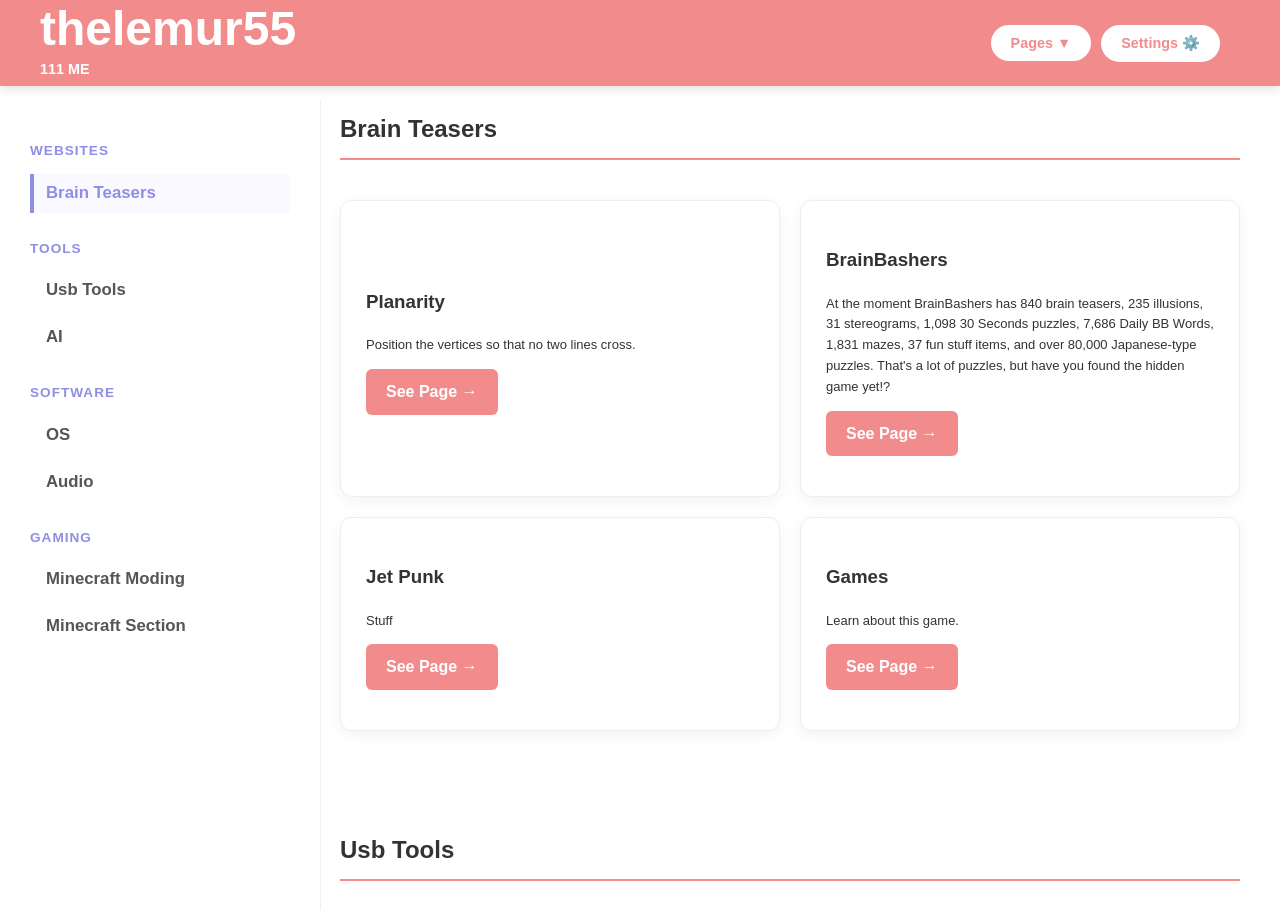
==== site/cataloge.html @ 374d7a2d "up 2" ====
<!DOCTYPE html>
<html lang="en">
<head>
    <meta charset="UTF-8">
    <meta name="viewport" content="width=device-width, initial-scale=1.0">
    <title>thelemur55</title>
    <link rel="apple-touch-icon" sizes="180x180" href="database/webpage_icon/apple-touch-icon.png">
    <link rel="icon" type="image/png" sizes="32x32" href="database/webpage_icon/favicon-32x32.png">
    <link rel="icon" type="image/png" sizes="16x16" href="database/webpage_icon/favicon-16x16.png">
    <link rel="manifest" href="database/webpage_icon/site.webmanifest">
    <link rel="stylesheet" href="style.css">
</head>
<body>

<div id="header-placeholder"></div>

<!-- MAIN LAYOUT WRAPPER -->
<div class="main-wrapper">
    
    <!-- SIDEBAR --> 
    <aside class="sidebar">
        <nav class="sidebar-menu">


            
            <p class="menu-title-bold">Websites</p>
            <ul>
                <li><a href="#brain-teasers" class="nav-link">Brain Teasers</a></li>
            </ul>
            <p class="menu-title-bold">Tools</p>
            <ul>
                <li><a href="#usb-tools" class="nav-link">Usb Tools</a></li>
                <li><a href="#ai" class="nav-link">AI</a></li>
            </ul>
            <p class="menu-title-bold">Software</p>
            <ul>
                <li><a href="#operating-systems" class="nav-link">OS</a></li>
                <li><a href="#audio" class="nav-link">Audio</a></li>
            </ul>
            <p class="menu-title-bold">Gaming</p>
            <ul>
                <li><a href="#moding" class="nav-link">Minecraft Moding</a></li>

                <li><a href="minecraft.html" class="nav-link">Minecraft Section</a></li>
            </ul>
    </aside>

    
    <!-- MAIN CONTENT AREA -->
    <main class="content">
        <!-- Brain Teasers -->
        <section id="brain-teasers" class="projects-container">
            <h2 class="h2u">Brain Teasers</h2>
            
            <div class="project-card">
                <div class="project-info">
                    <h3>Planarity</h3>
                    <p class="small-text">Position the vertices so that no two lines cross.</p>
                    <a href="https://www.jasondavies.com/planarity/" target="_blank" class="project-link">See Page →</a>
                </div>
            </div>
            <div class="project-card">
                <div class="project-info">
                    <h3>BrainBashers</h3>
                    <p class="small-text">At the moment BrainBashers has 840 brain teasers, 235 illusions, 31 stereograms, 1,098 30 Seconds puzzles, 7,686 Daily BB Words, 1,831 mazes, 37 fun stuff items, and over 80,000 Japanese-type puzzles. That's a lot of puzzles, but have you found the hidden game yet!?</p>
                    <a href="https://www.brainbashers.com/puzzles.asp" target="_blank" class="project-link">See Page →</a>
                </div>
            </div>
            <div class="project-card">
                <div class="project-info">
                    <h3>Jet Punk</h3>
                    <p class="small-text">Stuff</p>
                    <a href="https://www.jetpunk.com/" target="_blank" class="project-link">See Page →</a>
                </div>
            </div>
            <div class="project-card">
                <div class="project-info">
                    <h3>Games</h3>
                    <p class="small-text">Learn about this game.</p>
                    <a href="https://en.wikipedia.org/wiki/The_Game_(mind_game)" target="_blank" class="project-link">See Page →</a>
                </div>
            </div>
        </section>

        <section id="usb-tools" class="projects-container">
            <h2 class="h2u">Usb Tools</h2>
            <div class="project-card">
                <div class="project-info">
                    <h3>Ventoy</h3>
                    <p class="small-text">Ventoy</p>
                    <a href="https://www.ventoy.net/en/download.html" target="_blank" class="project-link">See Site →</a>
                </div>
            </div>
            <div class="project-card">
                <div class="project-info">
                    <h3>Rufus</h3>
                    <p class="small-text">Rufus</p>
                    <a href="https://rufus.ie/en/#download" target="_blank" class="project-link">See Site →</a>
                </div>
            </div>
        </section>

        <section id="ai" class="projects-container">
            <h2 class="h2u">AI</h2>
            <div class="project-card">
                <div class="project-info">
                    <h3>Qwen</h3>
                    <p class="small-text">Qwen</p>
                    <a href="https://qwen.ai/home" target="_blank" class="project-link">See Site →</a>
                </div>
            </div>
        </section>
        
        <section id="operating-systems" class="projects-container">
            <h2 class="h2u">Operating Systems</h2>
            <div class="project-card">
                <div class="project-info">
                    <h3>ubuntu</h3>
                    <p class="small-text">ubuntu</p>
                    <a href="https://ubuntu.com/" target="_blank" class="project-link">See Site →</a>
                </div>
            </div>
            <div class="project-card">
                <div class="project-info">
                    <h3>Windows 10</h3>
                    <p class="small-text">Win 10</p>
                    <a href="https://www.microsoft.com/en-us/software-download/windows10" target="_blank" class="project-link">See Site →</a>
                </div>
            </div>
            <div class="project-card">
                <div class="project-info">
                    <h3>Windows 11</h3>
                    <p class="small-text">Win 11</p>
                    <a href="https://www.microsoft.com/en-us/software-download/windows11" target="_blank" class="project-link">See Site →</a>
                </div>
            </div>
            <div class="project-card">
                <div class="project-info">
                    <h3>Windows PE</h3>
                    <p class="small-text">Win Pe</p>
                    <a href="https://learn.microsoft.com/en-us/windows-hardware/manufacture/desktop/winpe-intro?view=windows-11" target="_blank" class="project-link">See Site →</a>
                </div>
            </div>
        </section>

        <section id="audio" class="projects-container">
            <h2 class="h2u">Audio</h2>
            <div class="project-card">
                <div class="project-info">
                    <h3>Voicemeeter</h3>
                    <p class="small-text">Voicemeeter</p>
                    <a href="https://www.vb-audio.com/Voicemeeter/" target="_blank" class="project-link">See Site →</a>
                </div>
            </div>
        </section>

        

        <section id="moding" class="projects-container">
            <h2 class="h2u">Minecraft Moding</h2>
            <div class="project-card">
                <div class="project-info">
                    <h3>Modrith</h3>
                    <p class="small-text">modrith</p>
                    <a href="https://modrinth.com/" target="_blank" class="project-link">See Site →</a>
                </div>
            </div>
            <div class="project-card">
                <div class="project-info">
                    <h3>Curseforge</h3>
                    <p class="small-text">Curseforge</p>
                    <a href="https://www.curseforge.com/minecraft" target="_blank" class="project-link">See Site →</a>
                </div>
            </div>
        </section>

    </main>
</div>
<script src="script.js"></script>

</body>
</html>
---- site/style.css ----
/* ========================================
   🎨 ROOT VARIABLES
   ======================================== */
:root {
    --main-hue: 0;
    --accent-color: hsl(var(--main-hue), 80%, 75%);
    --accent-dark: #333;
}

/* ========================================
   🌐 GLOBAL STYLES
   ======================================== */
html {
    scroll-behavior: smooth;
}

body {
    background-color: #ffffff;
    color: #333;
    font-family: 'Segoe UI', Tahoma, Geneva, Verdana, sans-serif;
    margin: 0;
    padding: 0;
    line-height: 1.6;
}

/* ========================================
   🏷️ TOP BANNER & HEADER
   ======================================== */
.top-banner {
    width: 100%;
    background-color: var(--accent-color);
    padding: 5px 0;
    box-shadow: 0 4px 10px rgba(0, 0, 0, 0.1);
    position: fixed;
    top: 0;
    left: 0;
    z-index: 1000;
    transition: background-color 0.1s ease;
}

.header-content {
    width: 100%;
    padding: 0 40px;
    display: flex;
    justify-content: space-between;
    align-items: center;
}

.header-text h1 {
    font-size: 3em;
    margin: 0;
    line-height: 1;
    color: white;
}

.subtitle {
    font-size: 0.9em;
    margin: 5px 0 0 0;
    font-weight: bold;
    text-transform: uppercase;
    color: white;
}

/* ========================================
   🎨 COLOR SLIDER
   ======================================== */
.color-picker-container {
    margin: 0;
    padding: 5px 15px;
    background: rgba(255, 255, 255, 0.2);
    border-radius: 20px;
}

.hue-slider {
    -webkit-appearance: none;
    width: 120px;
    height: 8px;
    border-radius: 5px;
    background: linear-gradient(to right, red, yellow, lime, cyan, blue, magenta, red);
    cursor: pointer;
    outline: none;
}

.hue-slider::-webkit-slider-thumb {
    -webkit-appearance: none;
    width: 16px;
    height: 16px;
    border-radius: 50%;
    background: white;
    box-shadow: 0 0 5px rgba(0, 0, 0, 0.2);
    cursor: pointer;
}

/* ========================================
   🔘 NAVIGATION BUTTONS
   ======================================== */
.banner-nav {
    display: flex;
    flex-direction: row;
    align-items: flex-end;
    gap: 15px;
    margin-right: 100px;
}

.nav-buttons-row {
    display: flex;
    gap: 10px;
}

.banner-btn {
    display: inline-block;
    text-decoration: none;
    background: white;
    color: var(--accent-color);
    padding: 10px 20px;
    border-radius: 25px;
    font-weight: bold;
    font-size: 0.9em;
    transition: 0.2s ease;
    border: none;
    cursor: pointer;
}

.banner-btn:hover {
    background: var(--accent-dark);
    color: white;
    transform: translateY(-2px);
}

/* ========================================
   Dropdown Specific Styles
   ======================================== */

/* Container for the button and the hidden menu */
.dropdown {
    position: relative;
    display: inline-block;
}

/* The actual menu that appears */
.dropdown-content {
    display: none; /* Hidden by default */
    position: absolute;
    top: 105%; /* Sits just below the button */
    left: 0;
    background-color: white;
    min-width: 160px;
    box-shadow: 0px 8px 16px rgba(0,0,0,0.1);
    border-radius: 12px; /* Matches your rounded button style */
    overflow: hidden;
    z-index: 100;
}

/* Links inside the dropdown menu */
.dropdown-content a {
    color: var(--accent-color);
    padding: 12px 20px;
    text-decoration: none;
    display: block;
    font-weight: bold;
    font-size: 0.9em;
    transition: 0.2s;
}

/* Hover state for links inside the menu */
.dropdown-content a:hover {
    background-color: var(--accent-dark);
    color: white;
}

/* Show the menu when hovering over the dropdown container */
.dropdown:hover .dropdown-content {
    display: block;
}

/* Keep the main "Menu" button highlighted while the menu is open */
.dropdown:hover .banner-btn {
    background: var(--accent-dark);
    color: white;
}



settings

/* Fix for the slider container when inside a dropdown */
.settings-menu .color-picker-container {
    background: #f0f0f0; /* Light gray so the white slider thumb is visible */
    padding: 10px;
    display: flex;
    justify-content: center;
    align-items: center;
}

/* Ensure the dropdown stays open while dragging the slider */
.dropdown:focus-within .dropdown-content,
.dropdown:active .dropdown-content {
    display: block;
}

/* Specific styling for the Settings menu container */
.settings-menu {
    padding: 15px;
    min-width: 180px;
}

.settings-menu hr {
    border: 0;
    border-top: 1px solid #eee;
    margin: 10px 0;
}

/* Override dropdown link padding for the settings-specific links */
.settings-menu a {
    padding: 10px 5px !important;
}


/* ========================================
   📐 MAIN LAYOUT
   ======================================== */
.main-wrapper {
    display: flex;
    width: 100%;
    margin: 0 auto;
    padding-top: 50px;
}

.sidebar {
    width: 260px;
    padding: 40px 30px;
    border-right: 1px solid #f0f0f0;
    background: #ffffff;
    overflow-y: auto;
    position: fixed;
    top: 100px;
    left: 0;
    height: calc(100vh - 100px);
    z-index: 999;
}

.content {
    flex: 1;
    padding: 0 40px;
    margin-left: 300px;
    height: calc(100vh - 40px);
    overflow-y: auto;
}

/* ========================================
   📋 SIDEBAR MENU (MODERN LOOK)
   ======================================== */
.sidebar-menu ul {
    list-style: none;
    padding: 0;
    margin: 0 0 25px 0;
}

.sidebar-menu li {
    margin-bottom: 8px;
}

.menu-title-bold {
    font-weight: 800;
    text-transform: uppercase;
    font-size: 0.85em;
    color: #8e8ee6;
    letter-spacing: 1px;
    margin: 0 0 12px 0;
}

.sidebar-menu a,
.nav-link {
    text-decoration: none;
    color: #555;
    font-weight: 600;
    font-size: 1.05em;
    display: block;
    padding: 6px 0 6px 12px;
    transition: all 0.2s ease;
    border-left: 4px solid transparent;
}

.sidebar-menu a:hover,
.nav-link:hover {
    color: #8e8ee6;
    background-color: #f9f9ff;
}

.sidebar-menu a.active,
.nav-link.active {
    color: #8e8ee6;
    border-left: 4px solid #8e8ee6;
    background-color: #f9f9ff;
    font-weight: 700;
}

/* ========================================
   📄 CONTENT SECTIONS
   ======================================== */
section {
    min-height: auto;
    padding: 40px 0;
}

/* ========================================
   🗂️ PROJECT CONTAINER & CARDS
   ======================================== */
.projects-container {
    display: flex;
    flex-wrap: wrap;
    gap: 20px;  
    align-items: stretch;
}

.projects-container h2 {
    width: 100%;
    margin-bottom: 20px;
    color: #333;
}

.project-card {
    flex: 1 1 calc(45% - 20px);
    min-width: 300px;
    box-sizing: border-box;
    background: white;
    border: 1px solid #eee;
    border-radius: 12px;
    padding: 25px; /* Changed from 0px 25px 0px 25px */
    box-shadow: 0 4px 15px rgba(0, 0, 0, 0.05);
    display: flex;
    flex-direction: row; /* CHANGED from column to row */
    align-items: center; /* ADDED - vertically centers content */
    justify-content: space-between; /* Keeps this */
    gap: 20px; /* ADDED - space between text and image */
    overflow: hidden;
    transition: transform 0.3s ease, box-shadow 0.3s ease, border-color 0.3s ease;
    cursor: default;
}

.project-card:hover {
    transform: translateY(-10px);
    box-shadow: 0 10px 30px rgba(0, 0, 0, 0.15);
    border-color: var(--accent-color);
}

.project-card:active {
    transform: translateY(-2px) scale(0.98);
    transition: 0.1s;
}

.project-info {
    flex-grow: 1;
    margin-bottom: 15px;
}

/* ========================================
   🔗 BUTTONS & LINKS
   ======================================== */
.project-link,

.copy-btn {
    align-self: flex-start;
    background: var(--accent-color);
    color: white;
    padding: 10px 20px;
    border-radius: 6px;
    text-decoration: none;
    font-weight: bold;
    transition: 0.2s ease;
    border: none;
    display: inline-block;
}

.project-link:hover,

.copy-btn:hover {
    transform: translateY(-3px) scale(1.05);
    filter: brightness(1.2);
    box-shadow: 0 4px 15px var(--accent-color);
}



/* ========================================
   🧩 DATAPACK / PLUGIN STYLES
   ======================================== */
.plugin-header {
    font-size: 1.5em;
    font-weight: bold;
    margin-bottom: 20px;
    color: #333;
    border-bottom: 2px solid var(--accent-color);
    padding-bottom: 10px;
}

.datapack-item {
    margin-bottom: 20px;
    padding-bottom: 20px;
    border-bottom: 1px solid #f0f0f0;
}

.datapack-name {
    font-weight: bold;
    font-size: 1.1em;
    margin-bottom: 8px;
    color: #333;
}

.datapack-desc {
    color: #666;
    line-height: 1.6;
}

code {
    background: #f4f4f4;
    padding: 2px 6px;
    border-radius: 4px;
    font-family: 'Courier New', monospace;
    font-size: 0.9em;
}

/* ========================================
   ➖ UTILITIES
   ======================================== */
hr {
    border: 0;
    border-top: 1px solid #eee;
    margin: 20px 0;
}   


.project-image {
    flex: 0 0 200px;
    display: flex;
    justify-content: center;
    align-items: center;
    margin-left: 20px;
}

/* The actual image styling */
.project-image img {
    max-width: 100%;
    height: auto;
    max-height: 150px;
    border-radius: 8px;
    object-fit: cover;
}


/* ========================================
   📱 RESPONSIVE ADJUSTMENTS
   ======================================== */
@media (max-width: 1024px) {
    .sidebar {
        position: static;
        height: auto;
        width: 100%;
        border-right: none;
        border-bottom: 1px solid #eee;
    }
    .content {
        margin-left: 0;
        height: auto;
        padding: 20px;
    }
    .header-content {
        flex-direction: column;
        gap: 15px;
        padding: 0 20px;
    }
    .banner-nav {
        margin-right: 0;
        align-items: center;
    }
    .project-card {
        flex: 1 1 100%;
    }
}

@media (max-width: 600px) {
    .header-text h1 { font-size: 2em; }
    .banner-btn { font-size: 0.85em; padding: 8px 16px; }
    .hue-slider { width: 100px; }
}


.h2u {
    border-bottom: 2px solid var(--accent-color); /* Thickness, style, and color */
    padding-bottom: 10px; /* Space between the text and the line */
}

.small-text {
    font-size: 13px; /* Reduced from the default 16px */
}

/* ========================================
   Login Page
   ======================================== */

/* 1. Setup the background and centering */
.login-wrapper {
    display: flex;
    justify-content: center; /* Center horizontally */
    align-items: center;     /* Center vertically */
    
    /* This ensures it doesn't squash against your other content */
    padding: 50px 20px; 
    
    /* This makes it fill the available space between your header/footer */
    min-height: 70vh; 
    
    /* Optional: separate it visually from content above/below */
    border-top: 1px solid #eee;
}

/* 2. Style the login box */
.login-card {
    background: white;
    padding: 40px;
    width: 100%;
    max-width: 400px;        /* Limits width on desktop */
    height: auto;            /* Box only grows as tall as the form inside */
    border-radius: 12px;
    box-shadow: 0 10px 25px rgba(0, 0, 0, 0.1);
}

/* Basic form styling */
.login-card h2 {
    margin-top: 0;
    text-align: center;
    color: #333;
}

.login-card input {
    width: 100%;
    padding: 12px;
    margin: 10px 0;
    border: 1px solid #ddd;
    border-radius: 6px;
    box-sizing: border-box; /* Prevents input from overflowing */
}

.login-card button {
    width: 100%;
    padding: 12px;
    background-color: #007bff;
    color: white;
    border: none;
    border-radius: 6px;
    cursor: pointer;
    font-weight: bold;
}
#logoutBtn {
    width: 100%;
    text-align: left;
    background: none;
    border: none;
    padding: 12px 16px;
    color: black; /* Or your preferred link color */
}

#logoutBtn:hover {
    background-color: #f1f1f1;
}
.header-logo-link {
    text-decoration: none; /* Removes the underline */
    color: inherit;        /* Keeps the text color the same as your H1 */
    display: inline-block;
    transition: transform 0.2s ease; /* Smooth hover effect */
}

/* Optional: Make it feel like a button when hovered */
.header-logo-link:hover {
    transform: scale(1.05); /* Slight grow effect */
    opacity: 0.8;
}

/* Optional: Make it feel like a click */
.header-logo-link:active {
    transform: scale(0.95);
}
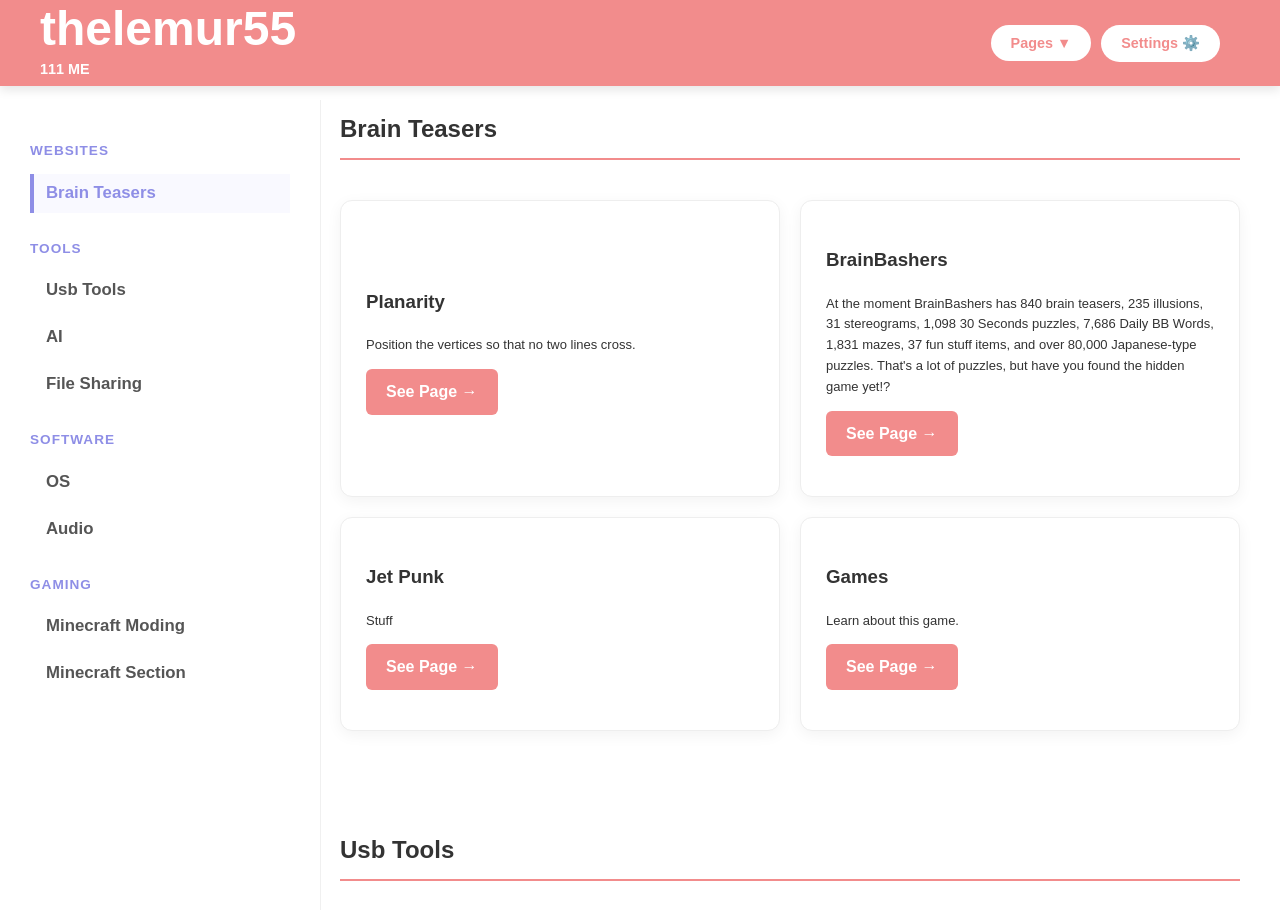
==== commit 61c69489: "lates folder stuctiure update" ====
--- a/site/cataloge.html
+++ b/site/cataloge.html
@@ -4,10 +4,10 @@
     <meta charset="UTF-8">
     <meta name="viewport" content="width=device-width, initial-scale=1.0">
     <title>thelemur55</title>
-    <link rel="apple-touch-icon" sizes="180x180" href="database/webpage_icon/apple-touch-icon.png">
-    <link rel="icon" type="image/png" sizes="32x32" href="database/webpage_icon/favicon-32x32.png">
-    <link rel="icon" type="image/png" sizes="16x16" href="database/webpage_icon/favicon-16x16.png">
-    <link rel="manifest" href="database/webpage_icon/site.webmanifest">
+    <link rel="apple-touch-icon" sizes="180x180" href="database/icon/apple-touch-icon.png">
+    <link rel="icon" type="image/png" sizes="32x32" href="database/icon/favicon-32x32.png">
+    <link rel="icon" type="image/png" sizes="16x16" href="database/icon/favicon-16x16.png">
+    <link rel="manifest" href="database/icon/site.webmanifest">
     <link rel="stylesheet" href="style.css">
 </head>
 <body>
@@ -31,6 +31,7 @@
             <ul>
                 <li><a href="#usb-tools" class="nav-link">Usb Tools</a></li>
                 <li><a href="#ai" class="nav-link">AI</a></li>
+                <li><a href="#file-sharing" class="nav-link">File Sharing</a></li>
             </ul>
             <p class="menu-title-bold">Software</p>
             <ul>
@@ -110,6 +111,17 @@
                 </div>
             </div>
         </section>
+
+                <section id="file-sharing" class="projects-container">
+            <h2 class="h2u">File Sharing</h2>
+            <div class="project-card">
+                <div class="project-info">
+                    <h3>Wormhole</h3>
+                    <p class="small-text">Wormhole lets you share files with end-to-end encryption and a link that automatically expires. So you can keep what you share private and make sure your stuff doesn't stay online forever.</p>
+                    <a href="https://wormhole.app/" target="_blank" class="project-link">See Site →</a>
+                </div>
+            </div>
+        </section>
         
         <section id="operating-systems" class="projects-container">
             <h2 class="h2u">Operating Systems</h2>
